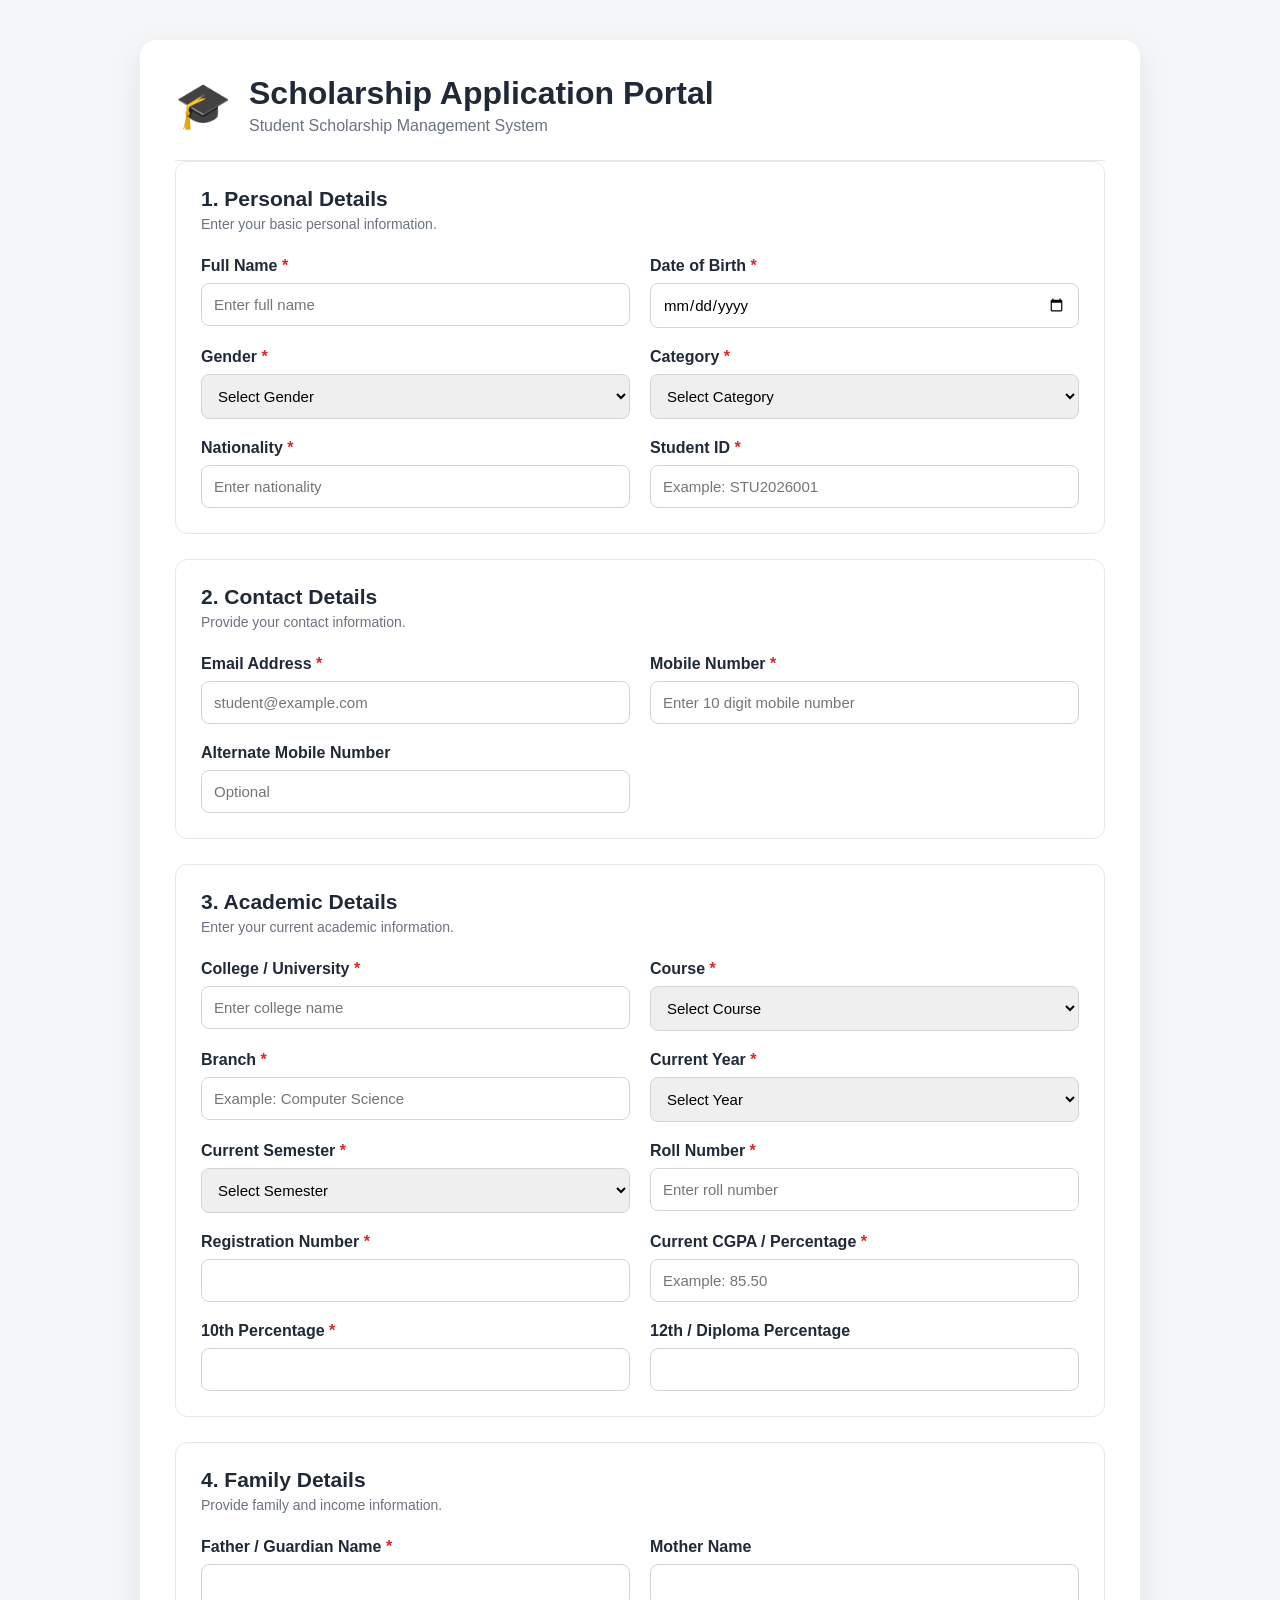
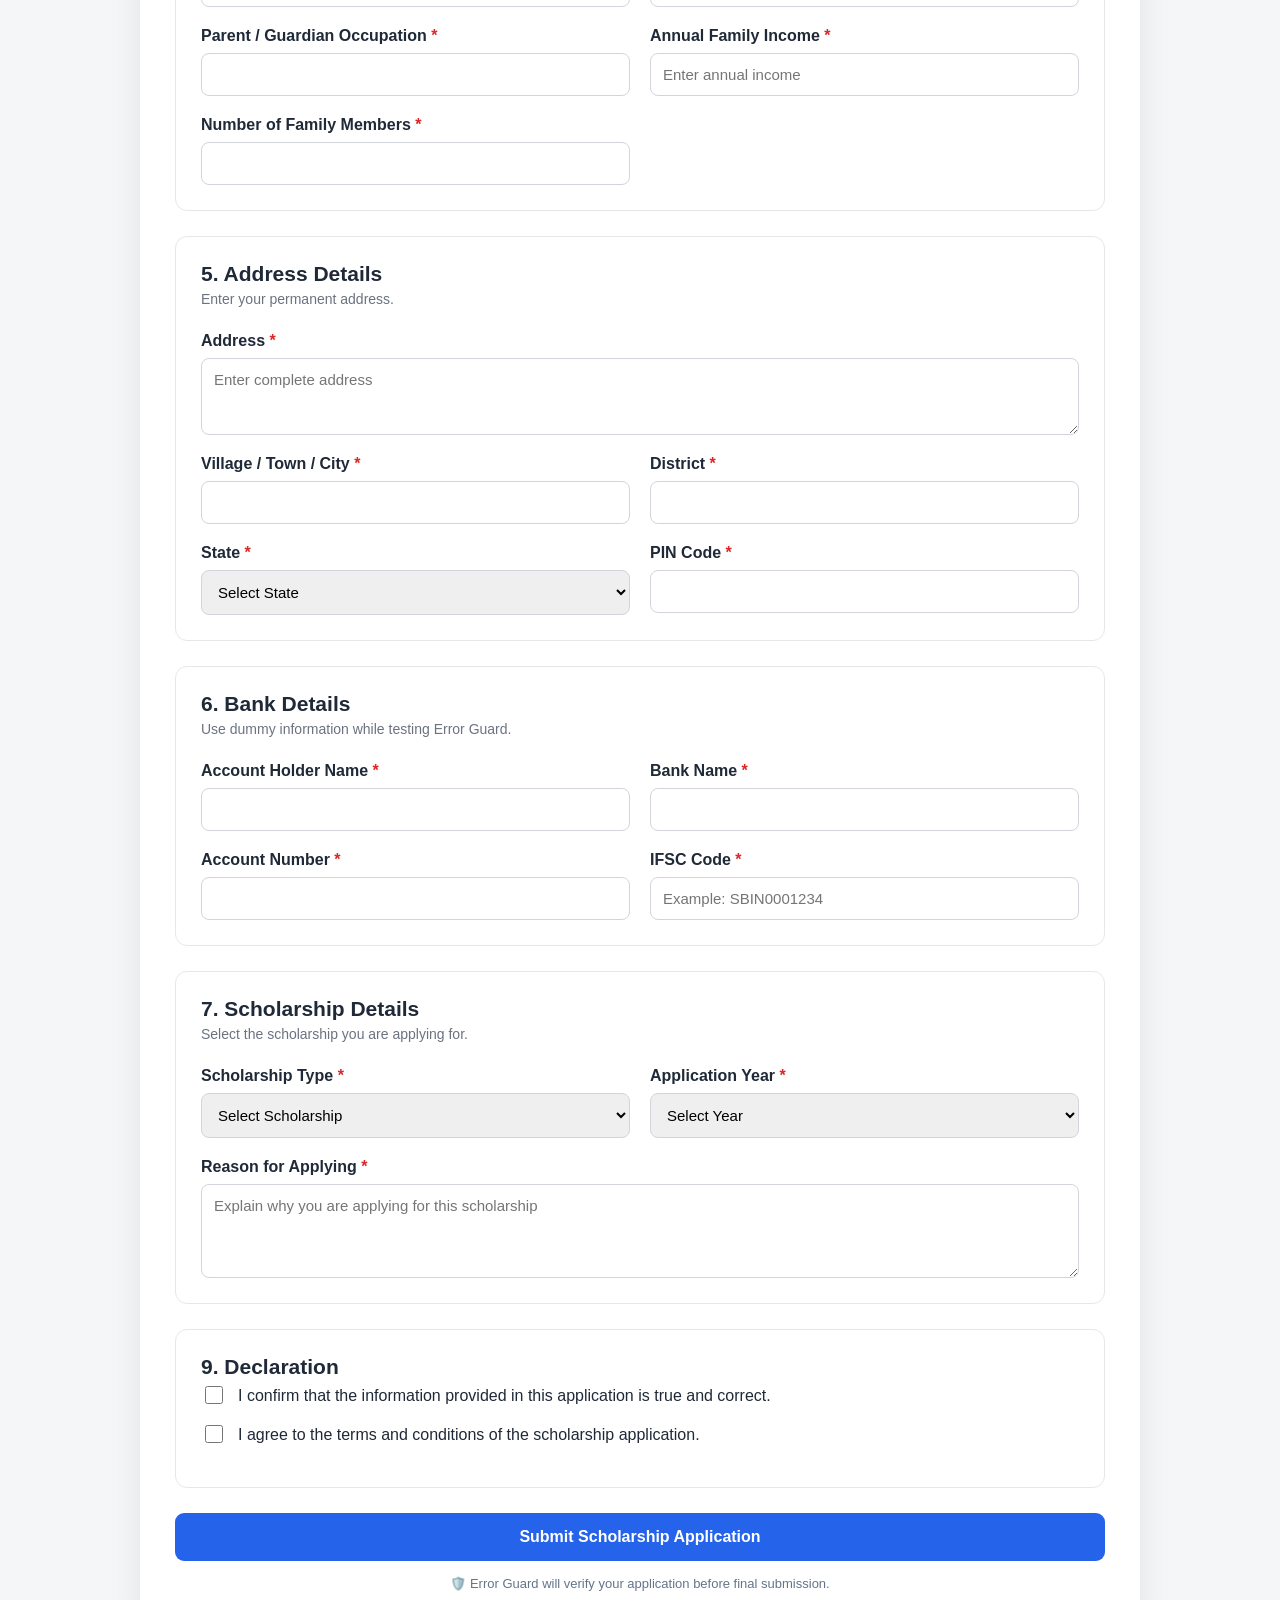
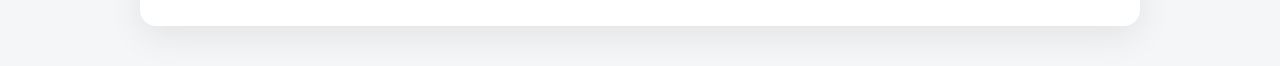
==== demo/index.html @ 6660acf4 "demo form" ====
<!DOCTYPE html>
<html lang="en">

<head>
    <meta charset="UTF-8">
    <meta name="viewport" content="width=device-width, initial-scale=1.0">

    <title>Scholarship Application Portal</title>

    <link rel="stylesheet" href="style.css">
</head>

<body>

<div class="container">

    <!-- HEADER -->

    <header class="header">

        <div class="logo">
            🎓
        </div>

        <div>
            <h1>Scholarship Application Portal</h1>
            <p>Student Scholarship Management System</p>
        </div>

    </header>


    

    <!-- FORM -->

    <form id="scholarshipForm">


        <!-- ================================================= -->
        <!-- STEP 1 : PERSONAL DETAILS -->
        <!-- ================================================= -->

        <section class="form-section">

            <h2>1. Personal Details</h2>

            <p class="section-description">
                Enter your basic personal information.
            </p>


            <div class="form-grid">

                <div class="form-group">

                    <label for="fullName">
                        Full Name <span>*</span>
                    </label>

                    <input
                        type="text"
                        id="fullName"
                        name="fullName"
                        placeholder="Enter full name"
                        required
                    >

                </div>


                <div class="form-group">

                    <label for="dob">
                        Date of Birth <span>*</span>
                    </label>

                    <input
                        type="date"
                        id="dob"
                        name="dob"
                        required
                    >

                </div>


                <div class="form-group">

                    <label for="gender">
                        Gender <span>*</span>
                    </label>

                    <select id="gender" name="gender" required>

                        <option value="">
                            Select Gender
                        </option>

                        <option value="male">
                            Male
                        </option>

                        <option value="female">
                            Female
                        </option>

                        <option value="other">
                            Other
                        </option>

                    </select>

                </div>


                <div class="form-group">

                    <label for="category">
                        Category <span>*</span>
                    </label>

                    <select id="category" name="category" required>

                        <option value="">
                            Select Category
                        </option>

                        <option value="general">
                            General
                        </option>

                        <option value="obc">
                            OBC
                        </option>

                        <option value="sc">
                            SC
                        </option>

                        <option value="st">
                            ST
                        </option>

                    </select>

                </div>


                <div class="form-group">

                    <label for="nationality">
                        Nationality <span>*</span>
                    </label>

                    <input
                        type="text"
                        id="nationality"
                        name="nationality"
                        placeholder="Enter nationality"
                        required
                    >

                </div>


                <div class="form-group">

                    <label for="studentId">
                        Student ID <span>*</span>
                    </label>

                    <input
                        type="text"
                        id="studentId"
                        name="studentId"
                        placeholder="Example: STU2026001"
                        required
                    >

                </div>

            </div>

        </section>


        <!-- ================================================= -->
        <!-- STEP 2 : CONTACT DETAILS -->
        <!-- ================================================= -->

        <section class="form-section">

            <h2>2. Contact Details</h2>

            <p class="section-description">
                Provide your contact information.
            </p>


            <div class="form-grid">

                <div class="form-group">

                    <label for="email">
                        Email Address <span>*</span>
                    </label>

                    <input
                        type="email"
                        id="email"
                        name="email"
                        placeholder="student@example.com"
                        required
                    >

                </div>


                <div class="form-group">

                    <label for="phone">
                        Mobile Number <span>*</span>
                    </label>

                    <input
                        type="tel"
                        id="phone"
                        name="phone"
                        placeholder="Enter 10 digit mobile number"
                        maxlength="10"
                        required
                    >

                </div>


                <div class="form-group">

                    <label for="alternatePhone">
                        Alternate Mobile Number
                    </label>

                    <input
                        type="tel"
                        id="alternatePhone"
                        name="alternatePhone"
                        maxlength="10"
                        placeholder="Optional"
                    >

                </div>

            </div>

        </section>


        <!-- ================================================= -->
        <!-- STEP 3 : ACADEMIC DETAILS -->
        <!-- ================================================= -->

        <section class="form-section">

            <h2>3. Academic Details</h2>

            <p class="section-description">
                Enter your current academic information.
            </p>


            <div class="form-grid">

                <div class="form-group">

                    <label for="college">
                        College / University <span>*</span>
                    </label>

                    <input
                        type="text"
                        id="college"
                        name="college"
                        placeholder="Enter college name"
                        required
                    >

                </div>


                <div class="form-group">

                    <label for="course">
                        Course <span>*</span>
                    </label>

                    <select id="course" name="course" required>

                        <option value="">
                            Select Course
                        </option>

                        <option value="btech">
                            B.Tech
                        </option>

                        <option value="bsc">
                            B.Sc
                        </option>

                        <option value="bca">
                            BCA
                        </option>

                        <option value="be">
                            B.E
                        </option>

                        <option value="other">
                            Other
                        </option>

                    </select>

                </div>


                <div class="form-group">

                    <label for="branch">
                        Branch <span>*</span>
                    </label>

                    <input
                        type="text"
                        id="branch"
                        name="branch"
                        placeholder="Example: Computer Science"
                        required
                    >

                </div>


                <div class="form-group">

                    <label for="year">
                        Current Year <span>*</span>
                    </label>

                    <select id="year" name="year" required>

                        <option value="">
                            Select Year
                        </option>

                        <option value="1">
                            1st Year
                        </option>

                        <option value="2">
                            2nd Year
                        </option>

                        <option value="3">
                            3rd Year
                        </option>

                        <option value="4">
                            4th Year
                        </option>

                    </select>

                </div>


                <div class="form-group">

                    <label for="semester">
                        Current Semester <span>*</span>
                    </label>

                    <select id="semester" name="semester" required>

                        <option value="">
                            Select Semester
                        </option>

                        <option value="1">1</option>
                        <option value="2">2</option>
                        <option value="3">3</option>
                        <option value="4">4</option>
                        <option value="5">5</option>
                        <option value="6">6</option>
                        <option value="7">7</option>
                        <option value="8">8</option>

                    </select>

                </div>


                <div class="form-group">

                    <label for="rollNumber">
                        Roll Number <span>*</span>
                    </label>

                    <input
                        type="text"
                        id="rollNumber"
                        name="rollNumber"
                        placeholder="Enter roll number"
                        required
                    >

                </div>


                <div class="form-group">

                    <label for="registrationNumber">
                        Registration Number <span>*</span>
                    </label>

                    <input
                        type="text"
                        id="registrationNumber"
                        name="registrationNumber"
                        required
                    >

                </div>


                <div class="form-group">

                    <label for="cgpa">
                        Current CGPA / Percentage <span>*</span>
                    </label>

                    <input
                        type="number"
                        id="cgpa"
                        name="cgpa"
                        min="0"
                        max="100"
                        step="0.01"
                        placeholder="Example: 85.50"
                        required
                    >

                </div>


                <div class="form-group">

                    <label for="tenthPercentage">
                        10th Percentage <span>*</span>
                    </label>

                    <input
                        type="number"
                        id="tenthPercentage"
                        name="tenthPercentage"
                        min="0"
                        max="100"
                        step="0.01"
                        required
                    >

                </div>


                <div class="form-group">

                    <label for="twelfthPercentage">
                        12th / Diploma Percentage
                    </label>

                    <input
                        type="number"
                        id="twelfthPercentage"
                        name="twelfthPercentage"
                        min="0"
                        max="100"
                        step="0.01"
                    >

                </div>

            </div>

        </section>


        <!-- ================================================= -->
        <!-- STEP 4 : FAMILY DETAILS -->
        <!-- ================================================= -->

        <section class="form-section">

            <h2>4. Family Details</h2>

            <p class="section-description">
                Provide family and income information.
            </p>


            <div class="form-grid">

                <div class="form-group">

                    <label for="fatherName">
                        Father / Guardian Name <span>*</span>
                    </label>

                    <input
                        type="text"
                        id="fatherName"
                        name="fatherName"
                        required
                    >

                </div>


                <div class="form-group">

                    <label for="motherName">
                        Mother Name
                    </label>

                    <input
                        type="text"
                        id="motherName"
                        name="motherName"
                    >

                </div>


                <div class="form-group">

                    <label for="occupation">
                        Parent / Guardian Occupation <span>*</span>
                    </label>

                    <input
                        type="text"
                        id="occupation"
                        name="occupation"
                        required
                    >

                </div>


                <div class="form-group">

                    <label for="annualIncome">
                        Annual Family Income <span>*</span>
                    </label>

                    <input
                        type="number"
                        id="annualIncome"
                        name="annualIncome"
                        placeholder="Enter annual income"
                        required
                    >

                </div>


                <div class="form-group">

                    <label for="familyMembers">
                        Number of Family Members <span>*</span>
                    </label>

                    <input
                        type="number"
                        id="familyMembers"
                        name="familyMembers"
                        min="1"
                        required
                    >

                </div>

            </div>

        </section>


        <!-- ================================================= -->
        <!-- STEP 5 : ADDRESS -->
        <!-- ================================================= -->

        <section class="form-section">

            <h2>5. Address Details</h2>

            <p class="section-description">
                Enter your permanent address.
            </p>


            <div class="form-grid">

                <div class="form-group full-width">

                    <label for="address">
                        Address <span>*</span>
                    </label>

                    <textarea
                        id="address"
                        name="address"
                        rows="3"
                        placeholder="Enter complete address"
                        required
                    ></textarea>

                </div>


                <div class="form-group">

                    <label for="city">
                        Village / Town / City <span>*</span>
                    </label>

                    <input
                        type="text"
                        id="city"
                        name="city"
                        required
                    >

                </div>


                <div class="form-group">

                    <label for="district">
                        District <span>*</span>
                    </label>

                    <input
                        type="text"
                        id="district"
                        name="district"
                        required
                    >

                </div>


                <div class="form-group">

                    <label for="state">
                        State <span>*</span>
                    </label>

                    <select id="state" name="state" required>

                        <option value="">
                            Select State
                        </option>

                        <option>Andhra Pradesh</option>
                        <option>Telangana</option>
                        <option>Karnataka</option>
                        <option>Tamil Nadu</option>
                        <option>Kerala</option>
                        <option>Maharashtra</option>
                        <option>Other</option>

                    </select>

                </div>


                <div class="form-group">

                    <label for="pincode">
                        PIN Code <span>*</span>
                    </label>

                    <input
                        type="text"
                        id="pincode"
                        name="pincode"
                        maxlength="6"
                        required
                    >

                </div>

            </div>

        </section>


        <!-- ================================================= -->
        <!-- STEP 6 : BANK DETAILS -->
        <!-- ================================================= -->

        <section class="form-section">

            <h2>6. Bank Details</h2>

            <p class="section-description">
                Use dummy information while testing Error Guard.
            </p>


            <div class="form-grid">

                <div class="form-group">

                    <label for="accountHolder">
                        Account Holder Name <span>*</span>
                    </label>

                    <input
                        type="text"
                        id="accountHolder"
                        name="accountHolder"
                        required
                    >

                </div>


                <div class="form-group">

                    <label for="bankName">
                        Bank Name <span>*</span>
                    </label>

                    <input
                        type="text"
                        id="bankName"
                        name="bankName"
                        required
                    >

                </div>


                <div class="form-group">

                    <label for="accountNumber">
                        Account Number <span>*</span>
                    </label>

                    <input
                        type="text"
                        id="accountNumber"
                        name="accountNumber"
                        required
                    >

                </div>


                <div class="form-group">

                    <label for="ifsc">
                        IFSC Code <span>*</span>
                    </label>

                    <input
                        type="text"
                        id="ifsc"
                        name="ifsc"
                        placeholder="Example: SBIN0001234"
                        required
                    >

                </div>

            </div>

        </section>


        <!-- ================================================= -->
        <!-- STEP 7 : SCHOLARSHIP DETAILS -->
        <!-- ================================================= -->

        <section class="form-section">

            <h2>7. Scholarship Details</h2>

            <p class="section-description">
                Select the scholarship you are applying for.
            </p>


            <div class="form-grid">

                <div class="form-group">

                    <label for="scholarshipType">
                        Scholarship Type <span>*</span>
                    </label>

                    <select
                        id="scholarshipType"
                        name="scholarshipType"
                        required
                    >

                        <option value="">
                            Select Scholarship
                        </option>

                        <option value="merit">
                            Merit Scholarship
                        </option>

                        <option value="income">
                            Income Based Scholarship
                        </option>

                        <option value="minority">
                            Minority Scholarship
                        </option>

                        <option value="research">
                            Research Scholarship
                        </option>

                    </select>

                </div>


                <div class="form-group">

                    <label for="applicationYear">
                        Application Year <span>*</span>
                    </label>

                    <select
                        id="applicationYear"
                        name="applicationYear"
                        required
                    >

                        <option value="">
                            Select Year
                        </option>

                        <option value="2026-27">
                            2026-27
                        </option>

                        <option value="2027-28">
                            2027-28
                        </option>

                    </select>

                </div>


                <div class="form-group full-width">

                    <label for="reason">
                        Reason for Applying <span>*</span>
                    </label>

                    <textarea
                        id="reason"
                        name="reason"
                        rows="4"
                        placeholder="Explain why you are applying for this scholarship"
                        required
                    ></textarea>

                </div>

            </div>

        </section>


    

        <!-- ================================================= -->
        <!-- DECLARATION -->
        <!-- ================================================= -->

        <section class="form-section">

            <h2>9. Declaration</h2>

            <label class="declaration">

                <input
                    type="checkbox"
                    id="declaration1"
                    name="declaration1"
                    required
                >

                <span>
                    I confirm that the information provided in
                    this application is true and correct.
                </span>

            </label>


            <label class="declaration">

                <input
                    type="checkbox"
                    id="declaration2"
                    name="declaration2"
                    required
                >

                <span>
                    I agree to the terms and conditions of the
                    scholarship application.
                </span>

            </label>

        </section>


        


        <!-- ================================================= -->
        <!-- SUBMIT -->
        <!-- ================================================= -->

        <button
            type="submit"
            id="submitButton"
            class="submit-button"
        >
            Submit Scholarship Application
        </button>


        <p class="footer-note">
            🛡️ Error Guard will verify your application before
            final submission.
        </p>

    </form>

</div>


<script src="script.js"></script>

</body>

</html>
---- demo/style.css ----
* {
    box-sizing: border-box;
}

body {
    margin: 0;
    padding: 40px 20px;

    font-family: Arial, sans-serif;

    background: #f4f6f8;

    color: #1f2937;
}


.container {
    max-width: 1000px;

    margin: auto;

    background: white;

    padding: 35px;

    border-radius: 16px;

    box-shadow:
        0 10px 35px rgba(0, 0, 0, 0.08);
}


/* HEADER */

.header {
    display: flex;

    align-items: center;

    gap: 18px;

    padding-bottom: 25px;

    border-bottom: 1px solid #e5e7eb;
}

.logo {
    font-size: 45px;
}

.header h1 {
    margin: 0 0 5px;
}

.header p {
    margin: 0;

    color: #6b7280;
}


/* PROGRESS */




/* FORM SECTION */

.form-section {
    margin-bottom: 25px;

    padding: 25px;

    border: 1px solid #e5e7eb;

    border-radius: 12px;
}

.form-section h2 {
    margin-top: 0;

    margin-bottom: 5px;

    font-size: 21px;
}

.section-description {
    margin-top: 0;

    margin-bottom: 25px;

    color: #6b7280;

    font-size: 14px;
}


/* GRID */

.form-grid {
    display: grid;

    grid-template-columns: 1fr 1fr;

    gap: 20px;
}

.full-width {
    grid-column: 1 / -1;
}


/* FORM ELEMENTS */

.form-group {
    display: flex;

    flex-direction: column;
}

.form-group label,
.upload-group label {
    margin-bottom: 8px;

    font-weight: 600;
}

.form-group label span,
.upload-group label span {
    color: #dc2626;
}


input,
select,
textarea {
    width: 100%;

    padding: 12px;

    border: 1px solid #d1d5db;

    border-radius: 8px;

    font-size: 15px;

    font-family: inherit;
}

textarea {
    resize: vertical;
}


input:focus,
select:focus,
textarea:focus {
    outline: none;

    border-color: #2563eb;

    box-shadow:
        0 0 0 3px rgba(37, 99, 235, 0.1);
}


/* FILE UPLOAD */




/* DECLARATION */

.declaration {
    display: flex;

    gap: 12px;

    margin-bottom: 15px;

    line-height: 1.5;

    cursor: pointer;
}

.declaration input {
    width: 18px;

    height: 18px;

    margin-top: 2px;
}


/* ERROR GUARD */




/* SUBMIT */

.submit-button {
    width: 100%;

    padding: 15px;

    border: none;

    border-radius: 9px;

    background: #2563eb;

    color: white;

    font-size: 16px;

    font-weight: bold;

    cursor: pointer;
}

.submit-button:hover {
    background: #1d4ed8;
}


/* FOOTER */

.footer-note {
    text-align: center;

    margin-bottom: 0;

    margin-top: 15px;

    color: #64748b;

    font-size: 13px;
}


/* MOBILE */

@media (max-width: 700px) {

    .container {
        padding: 20px;
    }

    .form-grid {
        grid-template-columns: 1fr;
    }

    .full-width {
        grid-column: auto;
    }

    .header {
        align-items: flex-start;
    }

}
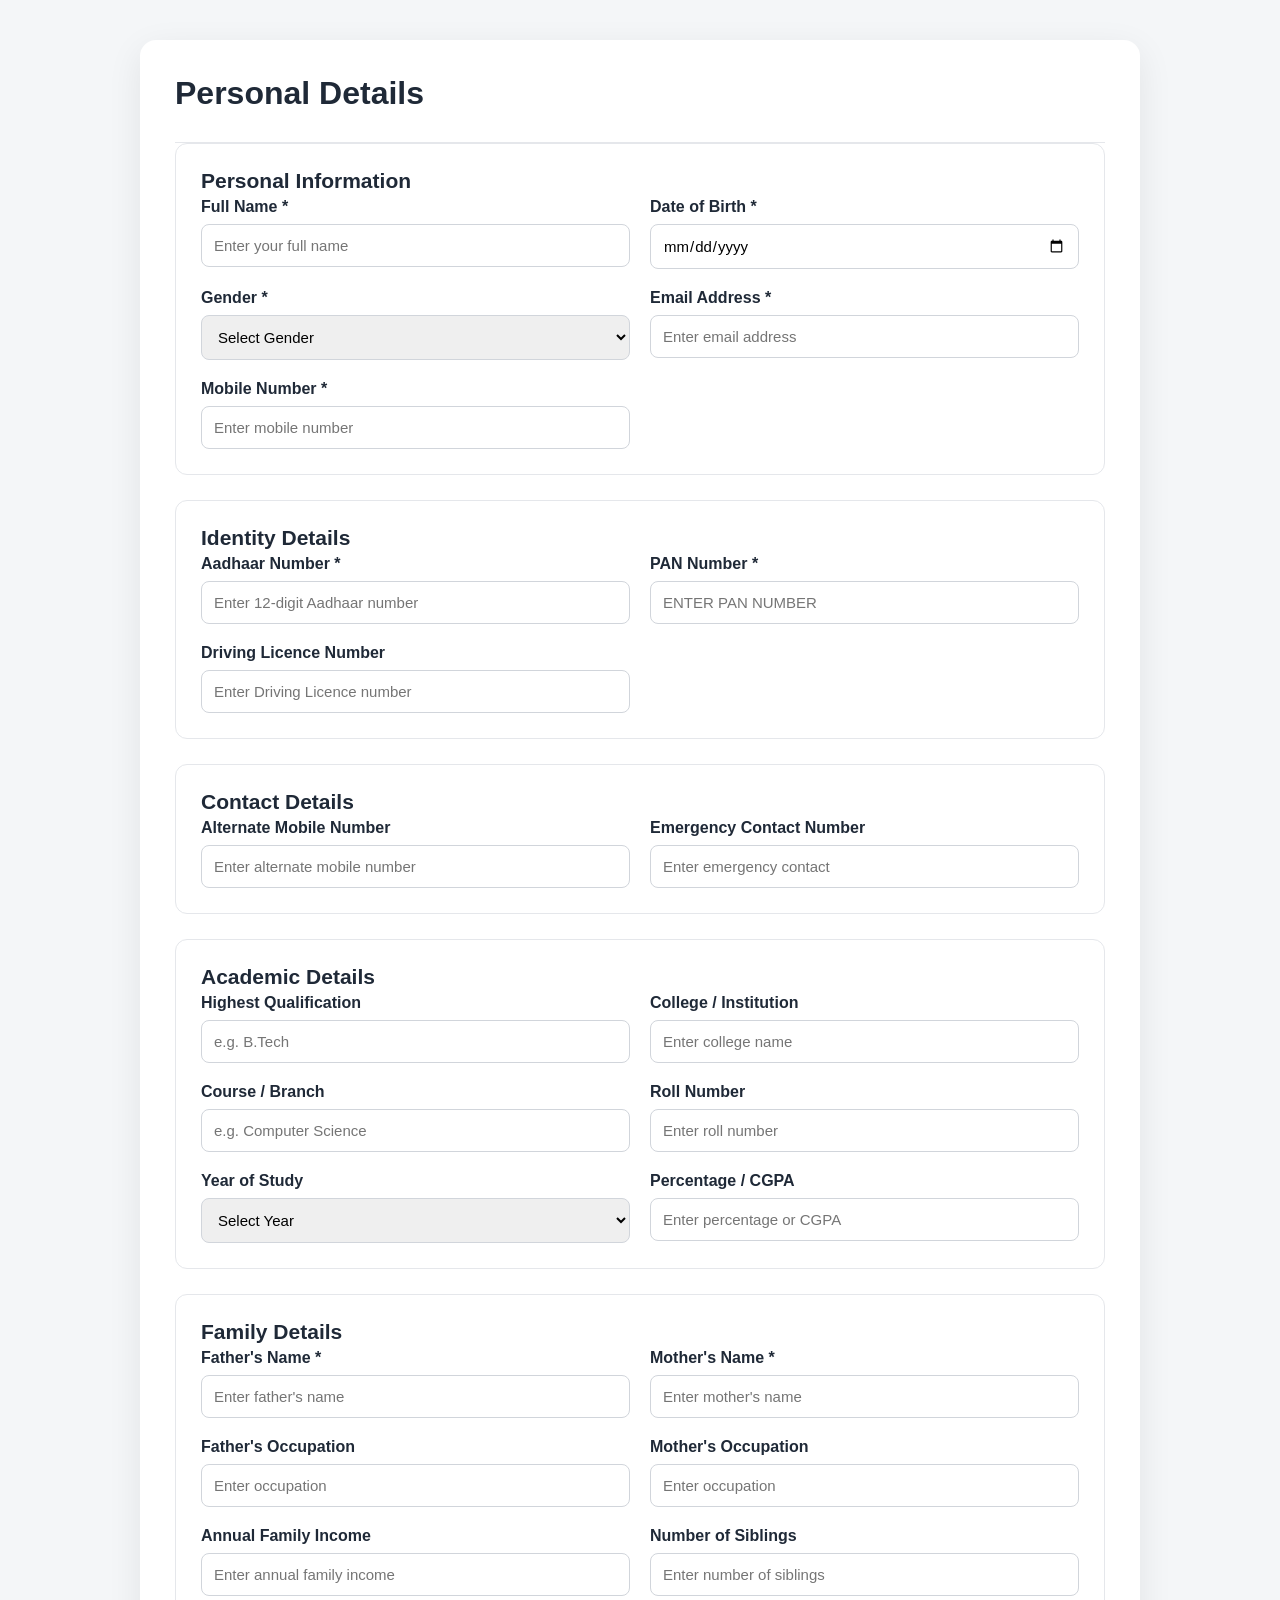
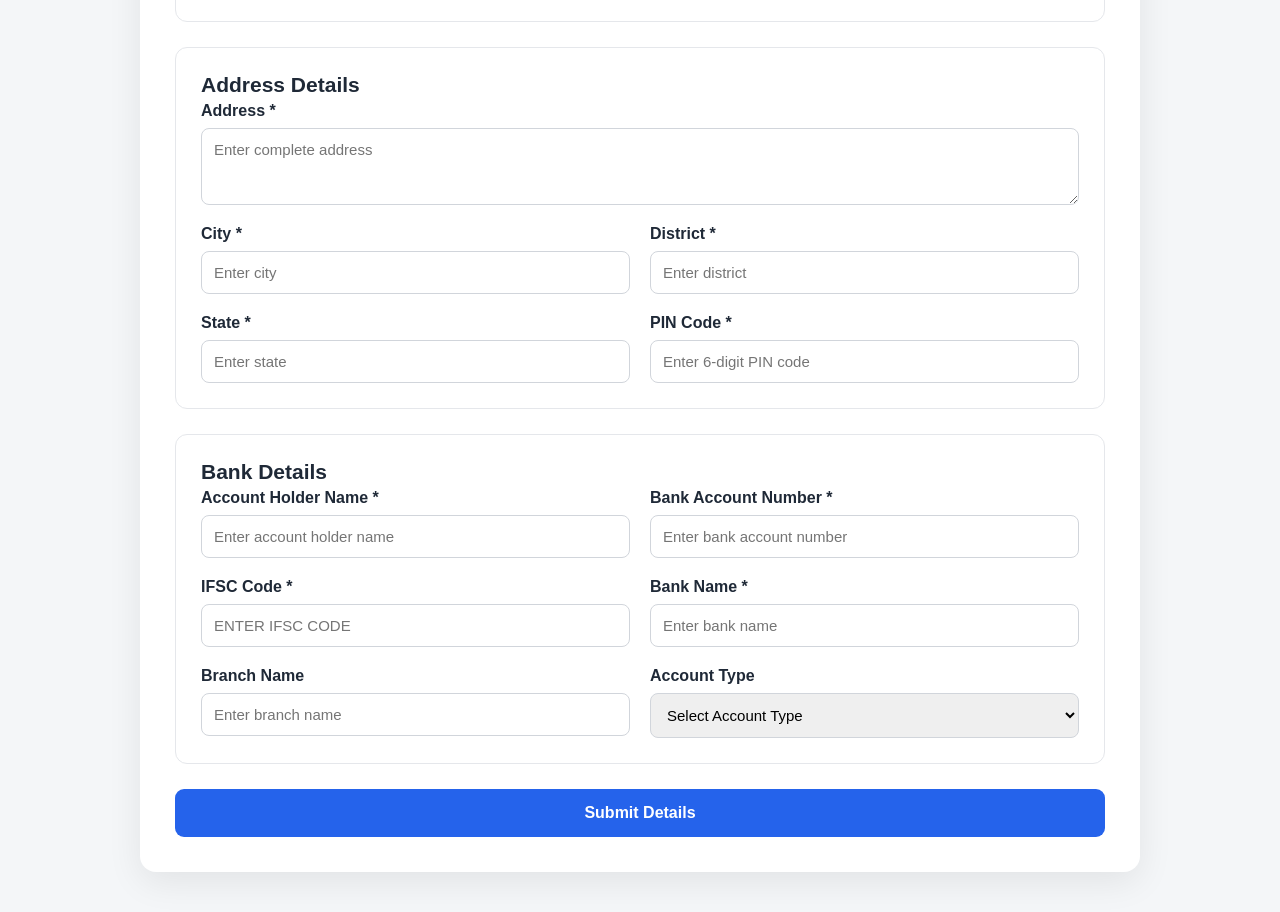
==== commit aca35188: "Update personal details form and JavaScript" ====
--- a/demo/index.html
+++ b/demo/index.html
@@ -1,11 +1,9 @@
 <!DOCTYPE html>
 <html lang="en">
-
 <head>
     <meta charset="UTF-8">
     <meta name="viewport" content="width=device-width, initial-scale=1.0">
-
-    <title>Scholarship Application Portal</title>
+    <title>Personal Details</title>
 
     <link rel="stylesheet" href="style.css">
 </head>
@@ -14,608 +12,315 @@
 
 <div class="container">
 
-    <!-- HEADER -->
-
+    <!-- Header -->
     <header class="header">
-
-        <div class="logo">
-            🎓
-        </div>
-
-        <div>
-            <h1>Scholarship Application Portal</h1>
-            <p>Student Scholarship Management System</p>
-        </div>
-
+        <h1>Personal Details</h1>
+        
     </header>
 
 
-    
-
-    <!-- FORM -->
-
-    <form id="scholarshipForm">
-
-
-        <!-- ================================================= -->
-        <!-- STEP 1 : PERSONAL DETAILS -->
-        <!-- ================================================= -->
-
-        <section class="form-section">
-
-            <h2>1. Personal Details</h2>
-
-            <p class="section-description">
-                Enter your basic personal information.
-            </p>
-
-
-            <div class="form-grid">
-
-                <div class="form-group">
-
-                    <label for="fullName">
-                        Full Name <span>*</span>
-                    </label>
-
+    <form id="personalForm">
+
+        <!-- ================= PERSONAL INFORMATION ================= -->
+        <section class="form-section">
+
+            <h2>Personal Information</h2>
+
+            <div class="form-grid">
+
+                <div class="form-group">
+                    <label for="fullName">Full Name *</label>
                     <input
                         type="text"
                         id="fullName"
                         name="fullName"
-                        placeholder="Enter full name"
-                        required
-                    >
-
-                </div>
-
-
-                <div class="form-group">
-
-                    <label for="dob">
-                        Date of Birth <span>*</span>
-                    </label>
-
+                        placeholder="Enter your full name"
+                        required
+                    >
+                </div>
+
+                <div class="form-group">
+                    <label for="dob">Date of Birth *</label>
                     <input
                         type="date"
                         id="dob"
                         name="dob"
                         required
                     >
-
-                </div>
-
-
-                <div class="form-group">
-
-                    <label for="gender">
-                        Gender <span>*</span>
-                    </label>
-
+                </div>
+
+                <div class="form-group">
+                    <label for="gender">Gender *</label>
                     <select id="gender" name="gender" required>
-
-                        <option value="">
-                            Select Gender
-                        </option>
-
-                        <option value="male">
-                            Male
-                        </option>
-
-                        <option value="female">
-                            Female
-                        </option>
-
-                        <option value="other">
-                            Other
-                        </option>
-
+                        <option value="">Select Gender</option>
+                        <option value="Male">Male</option>
+                        <option value="Female">Female</option>
+                        <option value="Other">Other</option>
                     </select>
-
-                </div>
-
-
-                <div class="form-group">
-
-                    <label for="category">
-                        Category <span>*</span>
-                    </label>
-
-                    <select id="category" name="category" required>
-
-                        <option value="">
-                            Select Category
-                        </option>
-
-                        <option value="general">
-                            General
-                        </option>
-
-                        <option value="obc">
-                            OBC
-                        </option>
-
-                        <option value="sc">
-                            SC
-                        </option>
-
-                        <option value="st">
-                            ST
-                        </option>
-
-                    </select>
-
-                </div>
-
-
-                <div class="form-group">
-
-                    <label for="nationality">
-                        Nationality <span>*</span>
-                    </label>
-
-                    <input
-                        type="text"
-                        id="nationality"
-                        name="nationality"
-                        placeholder="Enter nationality"
-                        required
-                    >
-
-                </div>
-
-
-                <div class="form-group">
-
-                    <label for="studentId">
-                        Student ID <span>*</span>
-                    </label>
-
-                    <input
-                        type="text"
-                        id="studentId"
-                        name="studentId"
-                        placeholder="Example: STU2026001"
-                        required
-                    >
-
-                </div>
-
-            </div>
-
-        </section>
-
-
-        <!-- ================================================= -->
-        <!-- STEP 2 : CONTACT DETAILS -->
-        <!-- ================================================= -->
-
-        <section class="form-section">
-
-            <h2>2. Contact Details</h2>
-
-            <p class="section-description">
-                Provide your contact information.
-            </p>
-
-
-            <div class="form-grid">
-
-                <div class="form-group">
-
-                    <label for="email">
-                        Email Address <span>*</span>
-                    </label>
-
+                </div>
+
+                <div class="form-group">
+                    <label for="email">Email Address *</label>
                     <input
                         type="email"
                         id="email"
                         name="email"
-                        placeholder="student@example.com"
-                        required
-                    >
-
-                </div>
-
-
-                <div class="form-group">
-
-                    <label for="phone">
-                        Mobile Number <span>*</span>
-                    </label>
-
+                        placeholder="Enter email address"
+                        required
+                    >
+                </div>
+
+                <div class="form-group">
+                    <label for="phone">Mobile Number *</label>
                     <input
                         type="tel"
                         id="phone"
                         name="phone"
-                        placeholder="Enter 10 digit mobile number"
+                        placeholder="Enter mobile number"
                         maxlength="10"
                         required
                     >
-
-                </div>
-
-
-                <div class="form-group">
-
-                    <label for="alternatePhone">
-                        Alternate Mobile Number
-                    </label>
-
+                </div>
+
+            </div>
+        </section>
+
+
+        <!-- ================= IDENTITY DETAILS ================= -->
+        <section class="form-section">
+
+            <h2>Identity Details</h2>
+
+            <div class="form-grid">
+
+                <div class="form-group">
+                    <label for="aadhaarNumber">Aadhaar Number *</label>
+                    <input
+                        type="text"
+                        id="aadhaarNumber"
+                        name="aadhaarNumber"
+                        placeholder="Enter 12-digit Aadhaar number"
+                        maxlength="12"
+                        required
+                    >
+                </div>
+
+                <div class="form-group">
+                    <label for="panNumber">PAN Number *</label>
+                    <input
+                        type="text"
+                        id="panNumber"
+                        name="panNumber"
+                        placeholder="Enter PAN number"
+                        maxlength="10"
+                        style="text-transform: uppercase;"
+                        required
+                    >
+                </div>
+
+                <div class="form-group">
+                    <label for="dlNumber">Driving Licence Number</label>
+                    <input
+                        type="text"
+                        id="dlNumber"
+                        name="dlNumber"
+                        placeholder="Enter Driving Licence number"
+                    >
+                </div>
+
+            </div>
+        </section>
+
+
+        <!-- ================= CONTACT DETAILS ================= -->
+        <section class="form-section">
+
+            <h2>Contact Details</h2>
+
+            <div class="form-grid">
+
+                <div class="form-group">
+                    <label for="alternatePhone">Alternate Mobile Number</label>
                     <input
                         type="tel"
                         id="alternatePhone"
                         name="alternatePhone"
+                        placeholder="Enter alternate mobile number"
                         maxlength="10"
-                        placeholder="Optional"
-                    >
-
-                </div>
-
-            </div>
-
-        </section>
-
-
-        <!-- ================================================= -->
-        <!-- STEP 3 : ACADEMIC DETAILS -->
-        <!-- ================================================= -->
-
-        <section class="form-section">
-
-            <h2>3. Academic Details</h2>
-
-            <p class="section-description">
-                Enter your current academic information.
-            </p>
-
-
-            <div class="form-grid">
-
-                <div class="form-group">
-
-                    <label for="college">
-                        College / University <span>*</span>
-                    </label>
-
+                    >
+                </div>
+
+                <div class="form-group">
+                    <label for="emergencyContact">Emergency Contact Number</label>
+                    <input
+                        type="tel"
+                        id="emergencyContact"
+                        name="emergencyContact"
+                        placeholder="Enter emergency contact"
+                        maxlength="10"
+                    >
+                </div>
+
+            </div>
+        </section>
+
+
+        <!-- ================= ACADEMIC DETAILS ================= -->
+        <section class="form-section">
+
+            <h2>Academic Details</h2>
+
+            <div class="form-grid">
+
+                <div class="form-group">
+                    <label for="qualification">Highest Qualification</label>
+                    <input
+                        type="text"
+                        id="qualification"
+                        name="qualification"
+                        placeholder="e.g. B.Tech"
+                    >
+                </div>
+
+                <div class="form-group">
+                    <label for="college">College / Institution</label>
                     <input
                         type="text"
                         id="college"
                         name="college"
                         placeholder="Enter college name"
-                        required
-                    >
-
-                </div>
-
-
-                <div class="form-group">
-
-                    <label for="course">
-                        Course <span>*</span>
-                    </label>
-
-                    <select id="course" name="course" required>
-
-                        <option value="">
-                            Select Course
-                        </option>
-
-                        <option value="btech">
-                            B.Tech
-                        </option>
-
-                        <option value="bsc">
-                            B.Sc
-                        </option>
-
-                        <option value="bca">
-                            BCA
-                        </option>
-
-                        <option value="be">
-                            B.E
-                        </option>
-
-                        <option value="other">
-                            Other
-                        </option>
-
-                    </select>
-
-                </div>
-
-
-                <div class="form-group">
-
-                    <label for="branch">
-                        Branch <span>*</span>
-                    </label>
-
-                    <input
-                        type="text"
-                        id="branch"
-                        name="branch"
-                        placeholder="Example: Computer Science"
-                        required
-                    >
-
-                </div>
-
-
-                <div class="form-group">
-
-                    <label for="year">
-                        Current Year <span>*</span>
-                    </label>
-
-                    <select id="year" name="year" required>
-
-                        <option value="">
-                            Select Year
-                        </option>
-
-                        <option value="1">
-                            1st Year
-                        </option>
-
-                        <option value="2">
-                            2nd Year
-                        </option>
-
-                        <option value="3">
-                            3rd Year
-                        </option>
-
-                        <option value="4">
-                            4th Year
-                        </option>
-
-                    </select>
-
-                </div>
-
-
-                <div class="form-group">
-
-                    <label for="semester">
-                        Current Semester <span>*</span>
-                    </label>
-
-                    <select id="semester" name="semester" required>
-
-                        <option value="">
-                            Select Semester
-                        </option>
-
-                        <option value="1">1</option>
-                        <option value="2">2</option>
-                        <option value="3">3</option>
-                        <option value="4">4</option>
-                        <option value="5">5</option>
-                        <option value="6">6</option>
-                        <option value="7">7</option>
-                        <option value="8">8</option>
-
-                    </select>
-
-                </div>
-
-
-                <div class="form-group">
-
-                    <label for="rollNumber">
-                        Roll Number <span>*</span>
-                    </label>
-
+                    >
+                </div>
+
+                <div class="form-group">
+                    <label for="course">Course / Branch</label>
+                    <input
+                        type="text"
+                        id="course"
+                        name="course"
+                        placeholder="e.g. Computer Science"
+                    >
+                </div>
+
+                <div class="form-group">
+                    <label for="rollNumber">Roll Number</label>
                     <input
                         type="text"
                         id="rollNumber"
                         name="rollNumber"
                         placeholder="Enter roll number"
-                        required
-                    >
-
-                </div>
-
-
-                <div class="form-group">
-
-                    <label for="registrationNumber">
-                        Registration Number <span>*</span>
-                    </label>
-
-                    <input
-                        type="text"
-                        id="registrationNumber"
-                        name="registrationNumber"
-                        required
-                    >
-
-                </div>
-
-
-                <div class="form-group">
-
-                    <label for="cgpa">
-                        Current CGPA / Percentage <span>*</span>
-                    </label>
-
-                    <input
-                        type="number"
-                        id="cgpa"
-                        name="cgpa"
-                        min="0"
-                        max="100"
-                        step="0.01"
-                        placeholder="Example: 85.50"
-                        required
-                    >
-
-                </div>
-
-
-                <div class="form-group">
-
-                    <label for="tenthPercentage">
-                        10th Percentage <span>*</span>
-                    </label>
-
-                    <input
-                        type="number"
-                        id="tenthPercentage"
-                        name="tenthPercentage"
-                        min="0"
-                        max="100"
-                        step="0.01"
-                        required
-                    >
-
-                </div>
-
-
-                <div class="form-group">
-
-                    <label for="twelfthPercentage">
-                        12th / Diploma Percentage
-                    </label>
-
-                    <input
-                        type="number"
-                        id="twelfthPercentage"
-                        name="twelfthPercentage"
-                        min="0"
-                        max="100"
-                        step="0.01"
-                    >
-
-                </div>
-
-            </div>
-
-        </section>
-
-
-        <!-- ================================================= -->
-        <!-- STEP 4 : FAMILY DETAILS -->
-        <!-- ================================================= -->
-
-        <section class="form-section">
-
-            <h2>4. Family Details</h2>
-
-            <p class="section-description">
-                Provide family and income information.
-            </p>
-
-
-            <div class="form-grid">
-
-                <div class="form-group">
-
-                    <label for="fatherName">
-                        Father / Guardian Name <span>*</span>
-                    </label>
-
+                    >
+                </div>
+
+                <div class="form-group">
+                    <label for="yearOfStudy">Year of Study</label>
+                    <select id="yearOfStudy" name="yearOfStudy">
+                        <option value="">Select Year</option>
+                        <option value="1st Year">1st Year</option>
+                        <option value="2nd Year">2nd Year</option>
+                        <option value="3rd Year">3rd Year</option>
+                        <option value="4th Year">4th Year</option>
+                        <option value="Completed">Completed</option>
+                    </select>
+                </div>
+
+                <div class="form-group">
+                    <label for="percentage">Percentage / CGPA</label>
+                    <input
+                        type="text"
+                        id="percentage"
+                        name="percentage"
+                        placeholder="Enter percentage or CGPA"
+                    >
+                </div>
+
+            </div>
+        </section>
+
+
+        <!-- ================= FAMILY DETAILS ================= -->
+        <section class="form-section">
+
+            <h2>Family Details</h2>
+
+            <div class="form-grid">
+
+                <div class="form-group">
+                    <label for="fatherName">Father's Name *</label>
                     <input
                         type="text"
                         id="fatherName"
                         name="fatherName"
-                        required
-                    >
-
-                </div>
-
-
-                <div class="form-group">
-
-                    <label for="motherName">
-                        Mother Name
-                    </label>
-
+                        placeholder="Enter father's name"
+                        required
+                    >
+                </div>
+
+                <div class="form-group">
+                    <label for="motherName">Mother's Name *</label>
                     <input
                         type="text"
                         id="motherName"
                         name="motherName"
-                    >
-
-                </div>
-
-
-                <div class="form-group">
-
-                    <label for="occupation">
-                        Parent / Guardian Occupation <span>*</span>
-                    </label>
-
-                    <input
-                        type="text"
-                        id="occupation"
-                        name="occupation"
-                        required
-                    >
-
-                </div>
-
-
-                <div class="form-group">
-
-                    <label for="annualIncome">
-                        Annual Family Income <span>*</span>
-                    </label>
-
+                        placeholder="Enter mother's name"
+                        required
+                    >
+                </div>
+
+                <div class="form-group">
+                    <label for="fatherOccupation">Father's Occupation</label>
+                    <input
+                        type="text"
+                        id="fatherOccupation"
+                        name="fatherOccupation"
+                        placeholder="Enter occupation"
+                    >
+                </div>
+
+                <div class="form-group">
+                    <label for="motherOccupation">Mother's Occupation</label>
+                    <input
+                        type="text"
+                        id="motherOccupation"
+                        name="motherOccupation"
+                        placeholder="Enter occupation"
+                    >
+                </div>
+
+                <div class="form-group">
+                    <label for="familyIncome">Annual Family Income</label>
                     <input
                         type="number"
-                        id="annualIncome"
-                        name="annualIncome"
-                        placeholder="Enter annual income"
-                        required
-                    >
-
-                </div>
-
-
-                <div class="form-group">
-
-                    <label for="familyMembers">
-                        Number of Family Members <span>*</span>
-                    </label>
-
+                        id="familyIncome"
+                        name="familyIncome"
+                        placeholder="Enter annual family income"
+                    >
+                </div>
+
+                <div class="form-group">
+                    <label for="siblings">Number of Siblings</label>
                     <input
                         type="number"
-                        id="familyMembers"
-                        name="familyMembers"
-                        min="1"
-                        required
-                    >
-
-                </div>
-
-            </div>
-
-        </section>
-
-
-        <!-- ================================================= -->
-        <!-- STEP 5 : ADDRESS -->
-        <!-- ================================================= -->
-
-        <section class="form-section">
-
-            <h2>5. Address Details</h2>
-
-            <p class="section-description">
-                Enter your permanent address.
-            </p>
-
+                        id="siblings"
+                        name="siblings"
+                        min="0"
+                        placeholder="Enter number of siblings"
+                    >
+                </div>
+
+            </div>
+        </section>
+
+
+        <!-- ================= ADDRESS DETAILS ================= -->
+        <section class="form-section">
+
+            <h2>Address Details</h2>
 
             <div class="form-grid">
 
                 <div class="form-group full-width">
-
-                    <label for="address">
-                        Address <span>*</span>
-                    </label>
-
+                    <label for="address">Address *</label>
                     <textarea
                         id="address"
                         name="address"
@@ -623,340 +328,150 @@
                         placeholder="Enter complete address"
                         required
                     ></textarea>
-
-                </div>
-
-
-                <div class="form-group">
-
-                    <label for="city">
-                        Village / Town / City <span>*</span>
-                    </label>
-
+                </div>
+
+                <div class="form-group">
+                    <label for="city">City *</label>
                     <input
                         type="text"
                         id="city"
                         name="city"
-                        required
-                    >
-
-                </div>
-
-
-                <div class="form-group">
-
-                    <label for="district">
-                        District <span>*</span>
-                    </label>
-
+                        placeholder="Enter city"
+                        required
+                    >
+                </div>
+
+                <div class="form-group">
+                    <label for="district">District *</label>
                     <input
                         type="text"
                         id="district"
                         name="district"
-                        required
-                    >
-
-                </div>
-
-
-                <div class="form-group">
-
-                    <label for="state">
-                        State <span>*</span>
-                    </label>
-
-                    <select id="state" name="state" required>
-
-                        <option value="">
-                            Select State
-                        </option>
-
-                        <option>Andhra Pradesh</option>
-                        <option>Telangana</option>
-                        <option>Karnataka</option>
-                        <option>Tamil Nadu</option>
-                        <option>Kerala</option>
-                        <option>Maharashtra</option>
-                        <option>Other</option>
-
-                    </select>
-
-                </div>
-
-
-                <div class="form-group">
-
-                    <label for="pincode">
-                        PIN Code <span>*</span>
-                    </label>
-
+                        placeholder="Enter district"
+                        required
+                    >
+                </div>
+
+                <div class="form-group">
+                    <label for="state">State *</label>
+                    <input
+                        type="text"
+                        id="state"
+                        name="state"
+                        placeholder="Enter state"
+                        required
+                    >
+                </div>
+
+                <div class="form-group">
+                    <label for="pincode">PIN Code *</label>
                     <input
                         type="text"
                         id="pincode"
                         name="pincode"
+                        placeholder="Enter 6-digit PIN code"
                         maxlength="6"
                         required
                     >
-
-                </div>
-
-            </div>
-
-        </section>
-
-
-        <!-- ================================================= -->
-        <!-- STEP 6 : BANK DETAILS -->
-        <!-- ================================================= -->
-
-        <section class="form-section">
-
-            <h2>6. Bank Details</h2>
-
-            <p class="section-description">
-                Use dummy information while testing Error Guard.
-            </p>
-
-
-            <div class="form-grid">
-
-                <div class="form-group">
-
-                    <label for="accountHolder">
-                        Account Holder Name <span>*</span>
-                    </label>
-
-                    <input
-                        type="text"
-                        id="accountHolder"
-                        name="accountHolder"
-                        required
-                    >
-
-                </div>
-
-
-                <div class="form-group">
-
-                    <label for="bankName">
-                        Bank Name <span>*</span>
-                    </label>
-
+                </div>
+
+            </div>
+        </section>
+
+
+        <!-- ================= BANK DETAILS ================= -->
+        <section class="form-section">
+
+            <h2>Bank Details</h2>
+
+            <div class="form-grid">
+
+                <div class="form-group">
+                    <label for="accountHolderName">Account Holder Name *</label>
+                    <input
+                        type="text"
+                        id="accountHolderName"
+                        name="accountHolderName"
+                        placeholder="Enter account holder name"
+                        required
+                    >
+                </div>
+
+                <div class="form-group">
+                    <label for="accountNumber">Bank Account Number *</label>
+                    <input
+                        type="text"
+                        id="accountNumber"
+                        name="accountNumber"
+                        placeholder="Enter bank account number"
+                        required
+                    >
+                </div>
+
+                <div class="form-group">
+                    <label for="ifsc">IFSC Code *</label>
+                    <input
+                        type="text"
+                        id="ifsc"
+                        name="ifsc"
+                        placeholder="Enter IFSC code"
+                        maxlength="11"
+                        style="text-transform: uppercase;"
+                        required
+                    >
+                </div>
+
+                <div class="form-group">
+                    <label for="bankName">Bank Name *</label>
                     <input
                         type="text"
                         id="bankName"
                         name="bankName"
-                        required
-                    >
-
-                </div>
-
-
-                <div class="form-group">
-
-                    <label for="accountNumber">
-                        Account Number <span>*</span>
-                    </label>
-
-                    <input
-                        type="text"
-                        id="accountNumber"
-                        name="accountNumber"
-                        required
-                    >
-
-                </div>
-
-
-                <div class="form-group">
-
-                    <label for="ifsc">
-                        IFSC Code <span>*</span>
-                    </label>
-
-                    <input
-                        type="text"
-                        id="ifsc"
-                        name="ifsc"
-                        placeholder="Example: SBIN0001234"
-                        required
-                    >
-
-                </div>
-
-            </div>
-
-        </section>
-
-
-        <!-- ================================================= -->
-        <!-- STEP 7 : SCHOLARSHIP DETAILS -->
-        <!-- ================================================= -->
-
-        <section class="form-section">
-
-            <h2>7. Scholarship Details</h2>
-
-            <p class="section-description">
-                Select the scholarship you are applying for.
-            </p>
-
-
-            <div class="form-grid">
-
-                <div class="form-group">
-
-                    <label for="scholarshipType">
-                        Scholarship Type <span>*</span>
-                    </label>
-
-                    <select
-                        id="scholarshipType"
-                        name="scholarshipType"
-                        required
-                    >
-
-                        <option value="">
-                            Select Scholarship
-                        </option>
-
-                        <option value="merit">
-                            Merit Scholarship
-                        </option>
-
-                        <option value="income">
-                            Income Based Scholarship
-                        </option>
-
-                        <option value="minority">
-                            Minority Scholarship
-                        </option>
-
-                        <option value="research">
-                            Research Scholarship
-                        </option>
-
+                        placeholder="Enter bank name"
+                        required
+                    >
+                </div>
+
+                <div class="form-group">
+                    <label for="branchName">Branch Name</label>
+                    <input
+                        type="text"
+                        id="branchName"
+                        name="branchName"
+                        placeholder="Enter branch name"
+                    >
+                </div>
+
+                <div class="form-group">
+                    <label for="accountType">Account Type</label>
+                    <select id="accountType" name="accountType">
+                        <option value="">Select Account Type</option>
+                        <option value="Savings">Savings</option>
+                        <option value="Current">Current</option>
+                        <option value="Other">Other</option>
                     </select>
-
-                </div>
-
-
-                <div class="form-group">
-
-                    <label for="applicationYear">
-                        Application Year <span>*</span>
-                    </label>
-
-                    <select
-                        id="applicationYear"
-                        name="applicationYear"
-                        required
-                    >
-
-                        <option value="">
-                            Select Year
-                        </option>
-
-                        <option value="2026-27">
-                            2026-27
-                        </option>
-
-                        <option value="2027-28">
-                            2027-28
-                        </option>
-
-                    </select>
-
-                </div>
-
-
-                <div class="form-group full-width">
-
-                    <label for="reason">
-                        Reason for Applying <span>*</span>
-                    </label>
-
-                    <textarea
-                        id="reason"
-                        name="reason"
-                        rows="4"
-                        placeholder="Explain why you are applying for this scholarship"
-                        required
-                    ></textarea>
-
-                </div>
-
-            </div>
-
-        </section>
-
-
-    
-
-        <!-- ================================================= -->
-        <!-- DECLARATION -->
-        <!-- ================================================= -->
-
-        <section class="form-section">
-
-            <h2>9. Declaration</h2>
-
-            <label class="declaration">
-
-                <input
-                    type="checkbox"
-                    id="declaration1"
-                    name="declaration1"
-                    required
-                >
-
-                <span>
-                    I confirm that the information provided in
-                    this application is true and correct.
-                </span>
-
-            </label>
-
-
-            <label class="declaration">
-
-                <input
-                    type="checkbox"
-                    id="declaration2"
-                    name="declaration2"
-                    required
-                >
-
-                <span>
-                    I agree to the terms and conditions of the
-                    scholarship application.
-                </span>
-
-            </label>
-
-        </section>
-
-
-        
-
-
-        <!-- ================================================= -->
-        <!-- SUBMIT -->
-        <!-- ================================================= -->
-
-        <button
-            type="submit"
-            id="submitButton"
-            class="submit-button"
-        >
-            Submit Scholarship Application
-        </button>
-
-
-        <p class="footer-note">
-            🛡️ Error Guard will verify your application before
-            final submission.
-        </p>
+                </div>
+
+            </div>
+        </section>
+
+
+   
+
+        <!-- ================= SUBMIT ================= -->
+        <div class="submit-area">
+
+            <button
+                type="submit"
+                id="submitButton"
+                class="submit-button"
+            >
+                Submit Details
+            </button>
+
+            
+
+        </div>
 
     </form>
 
@@ -966,5 +481,4 @@
 <script src="script.js"></script>
 
 </body>
-
 </html>
